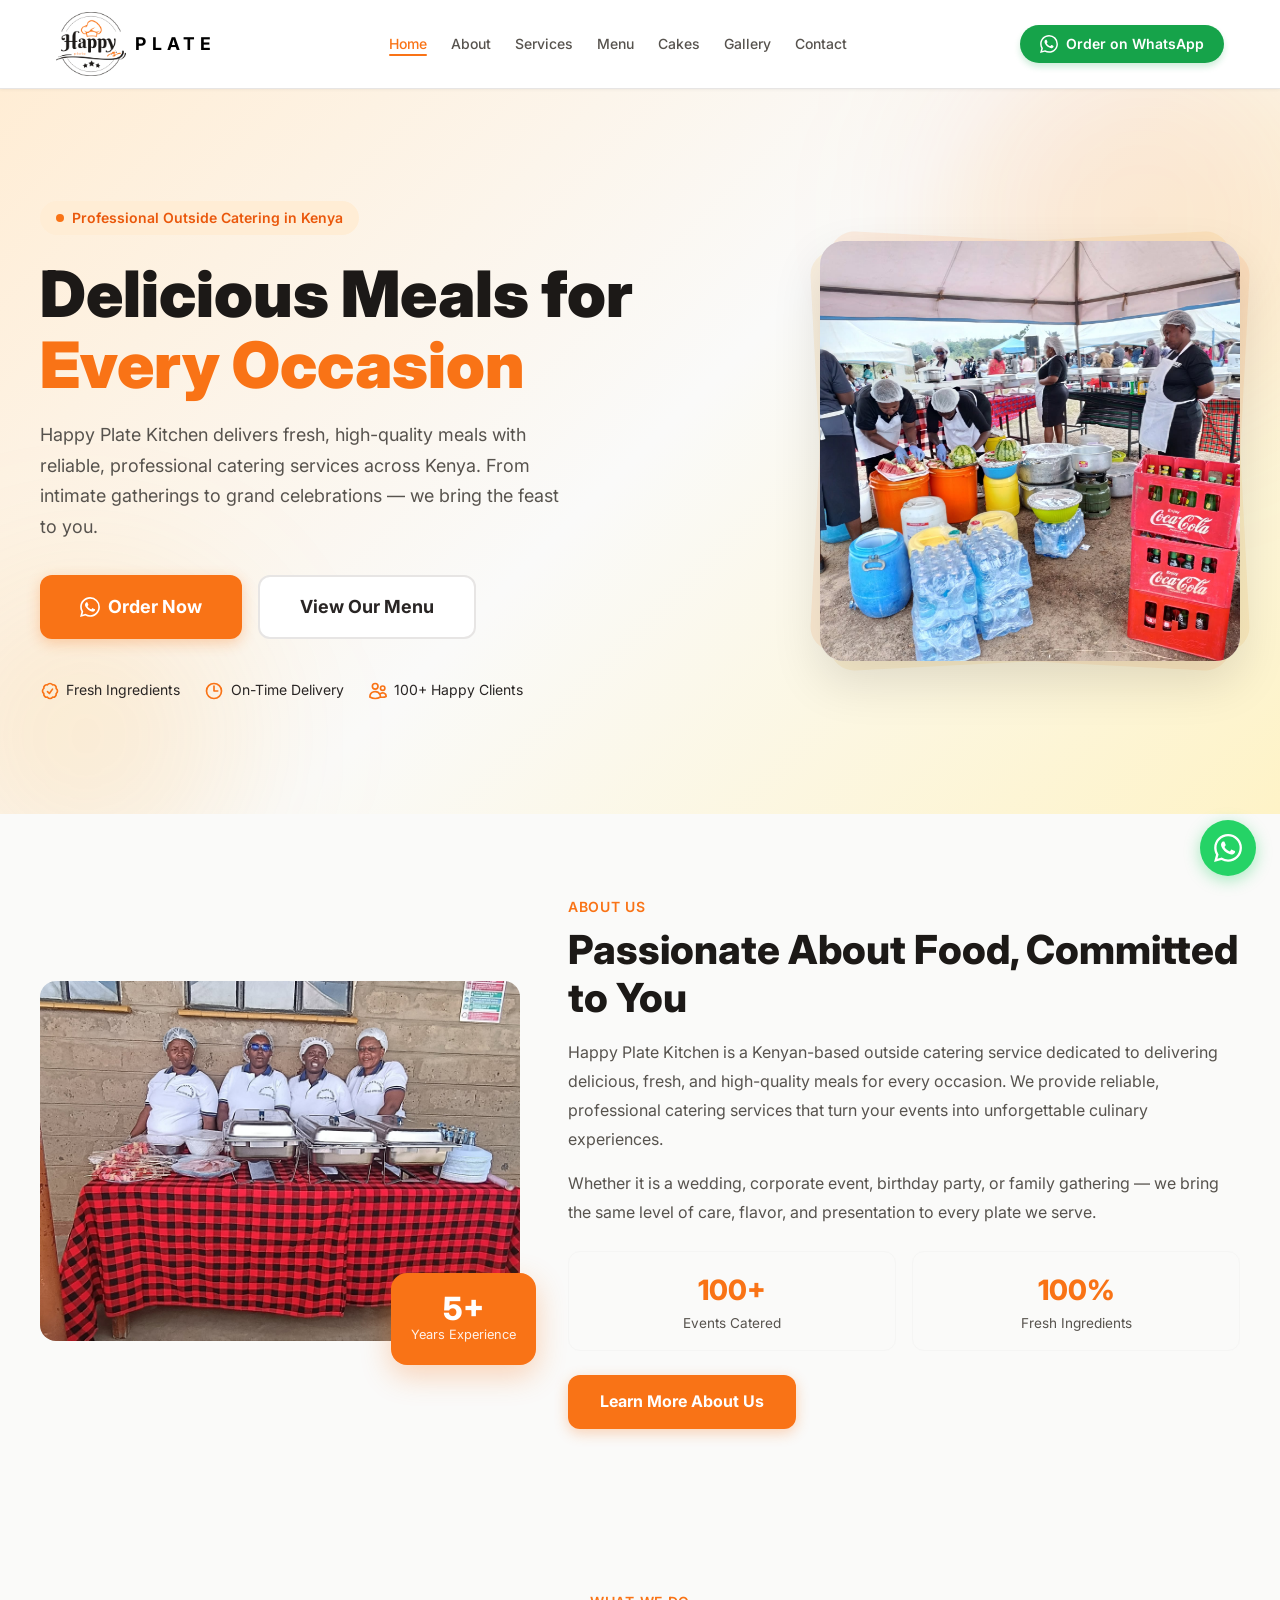
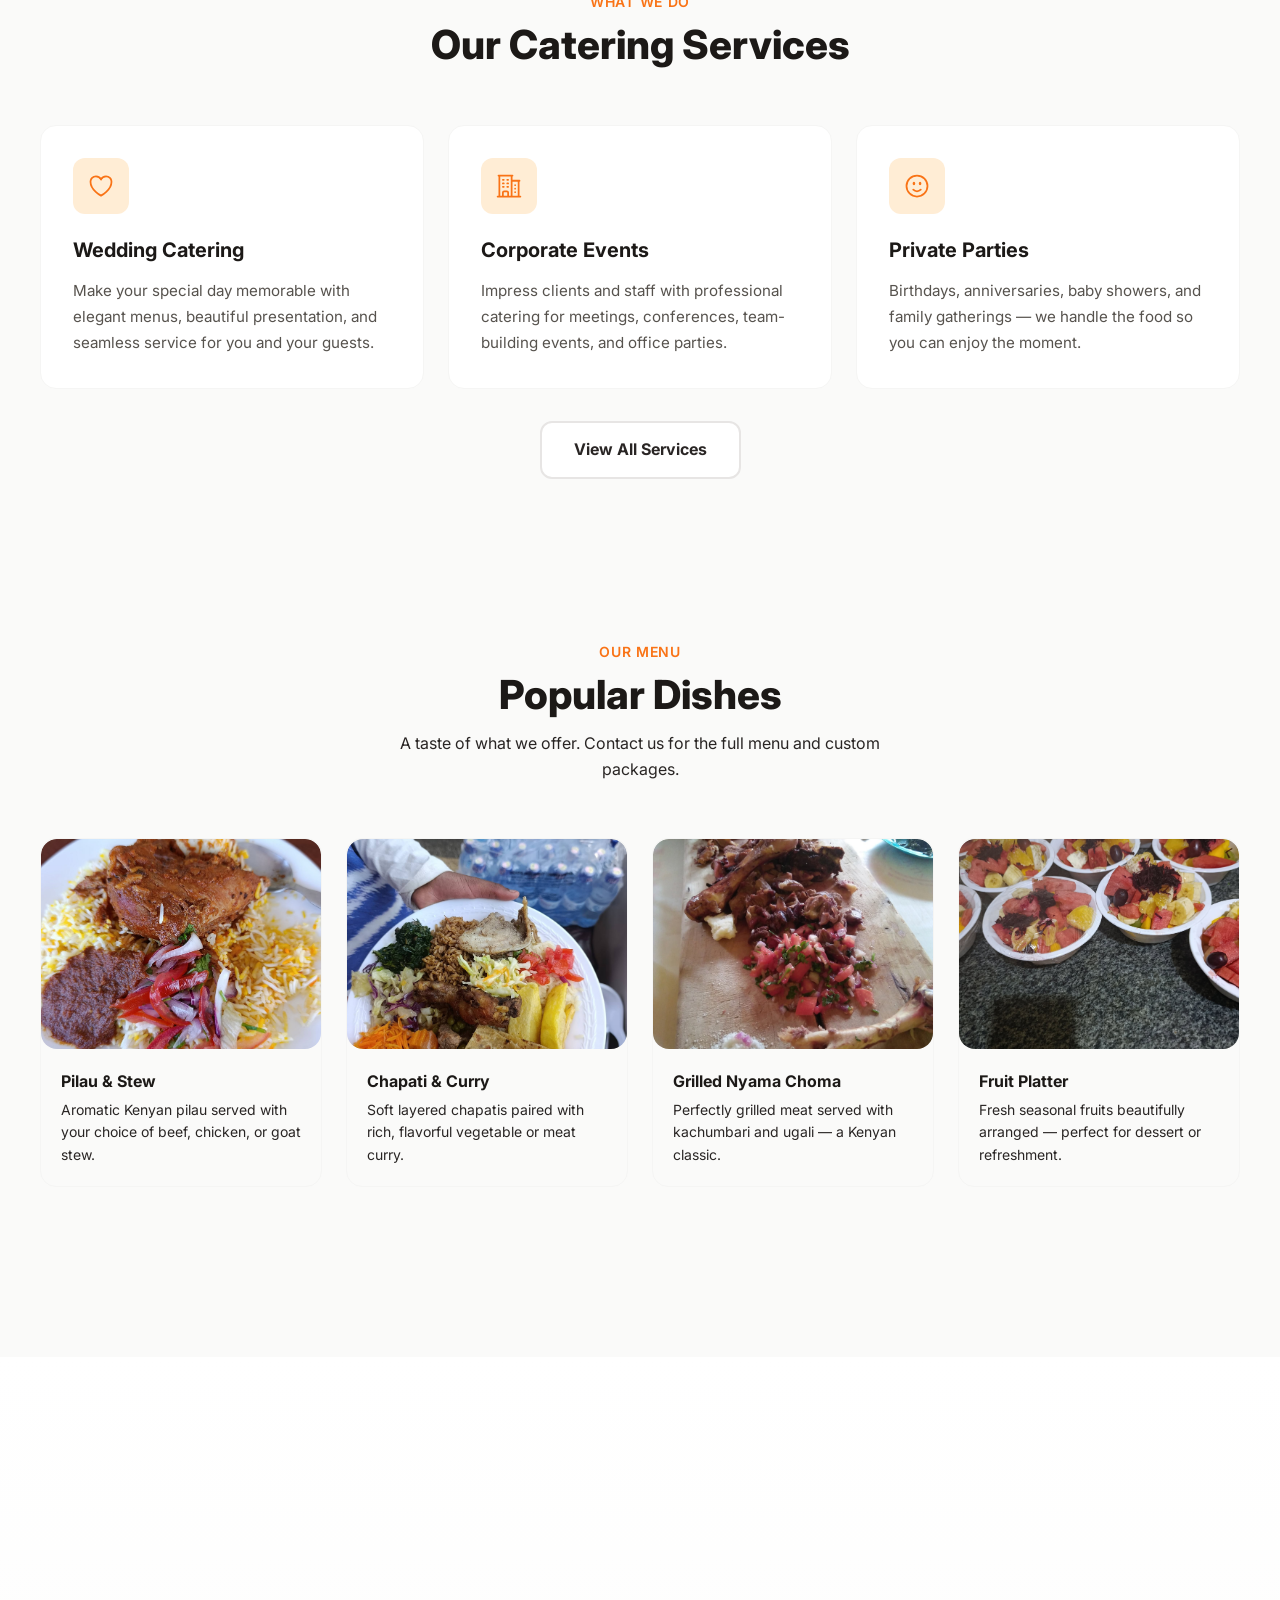
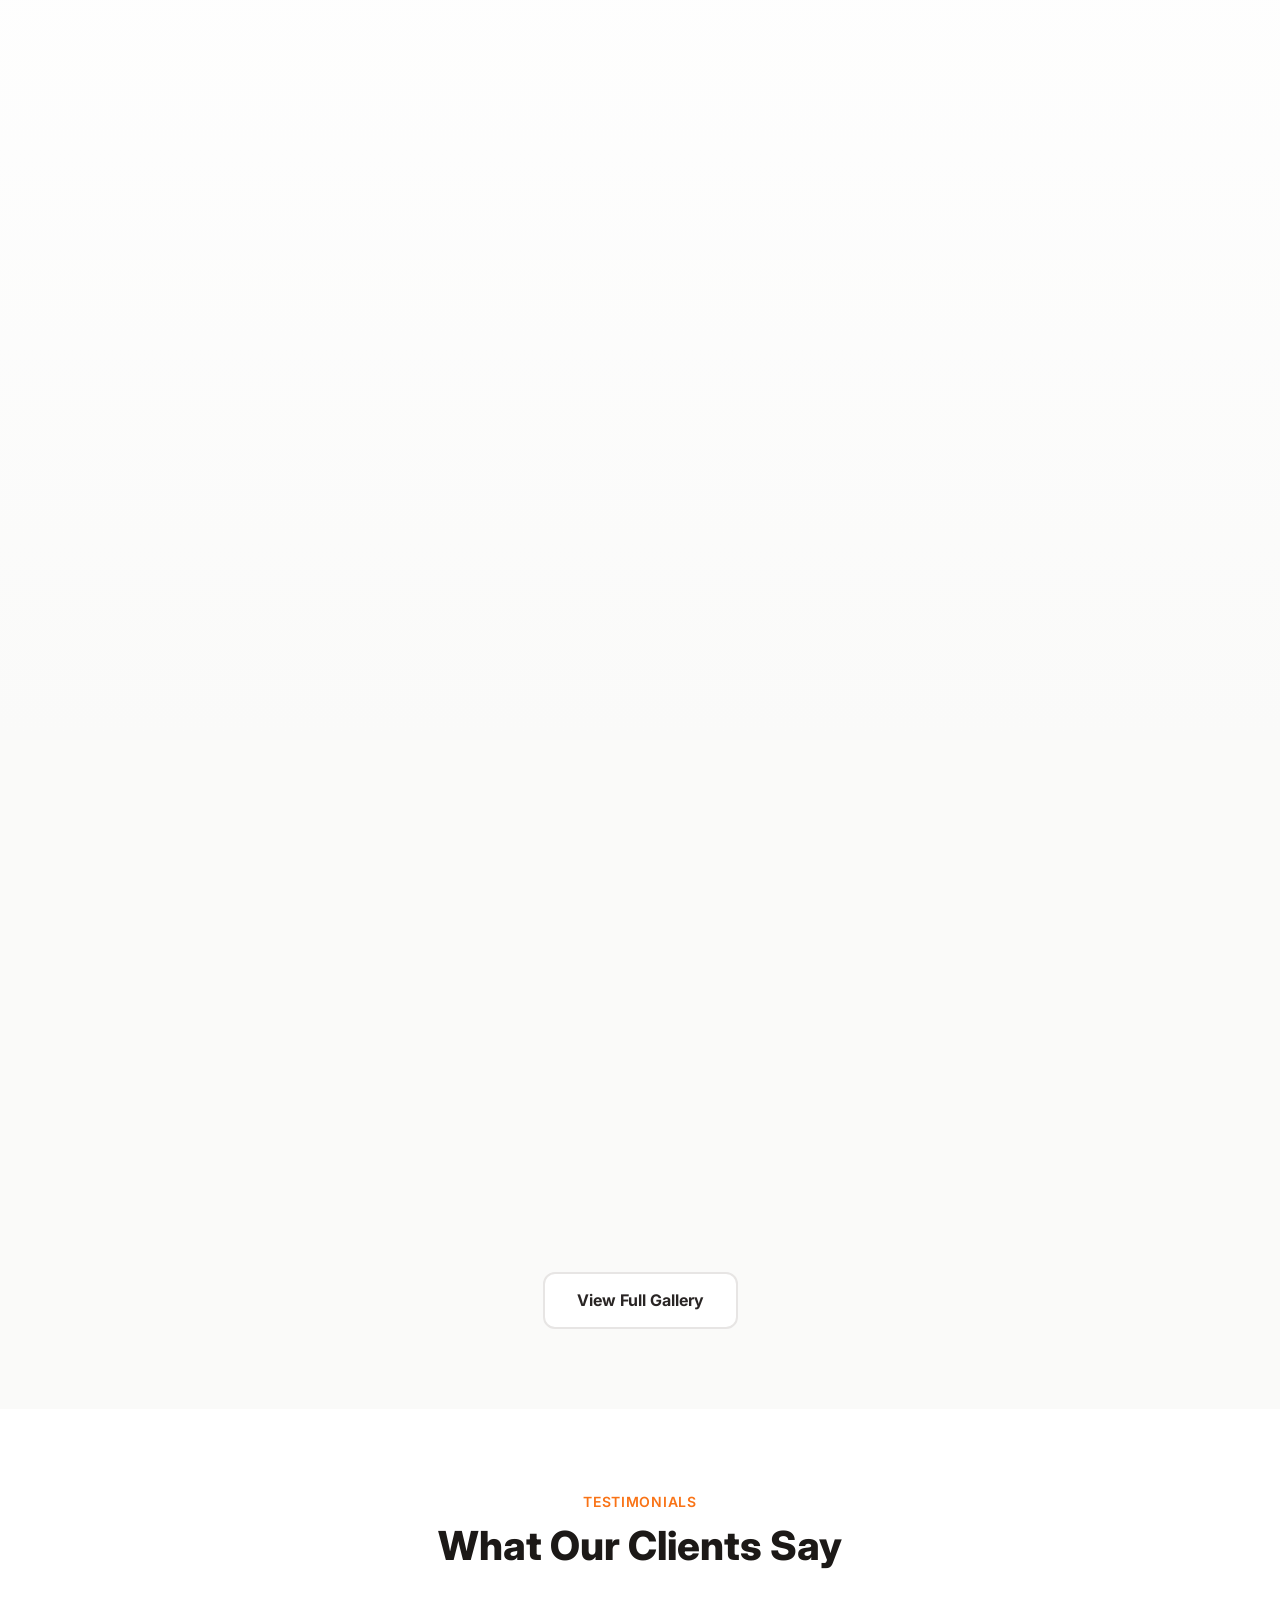
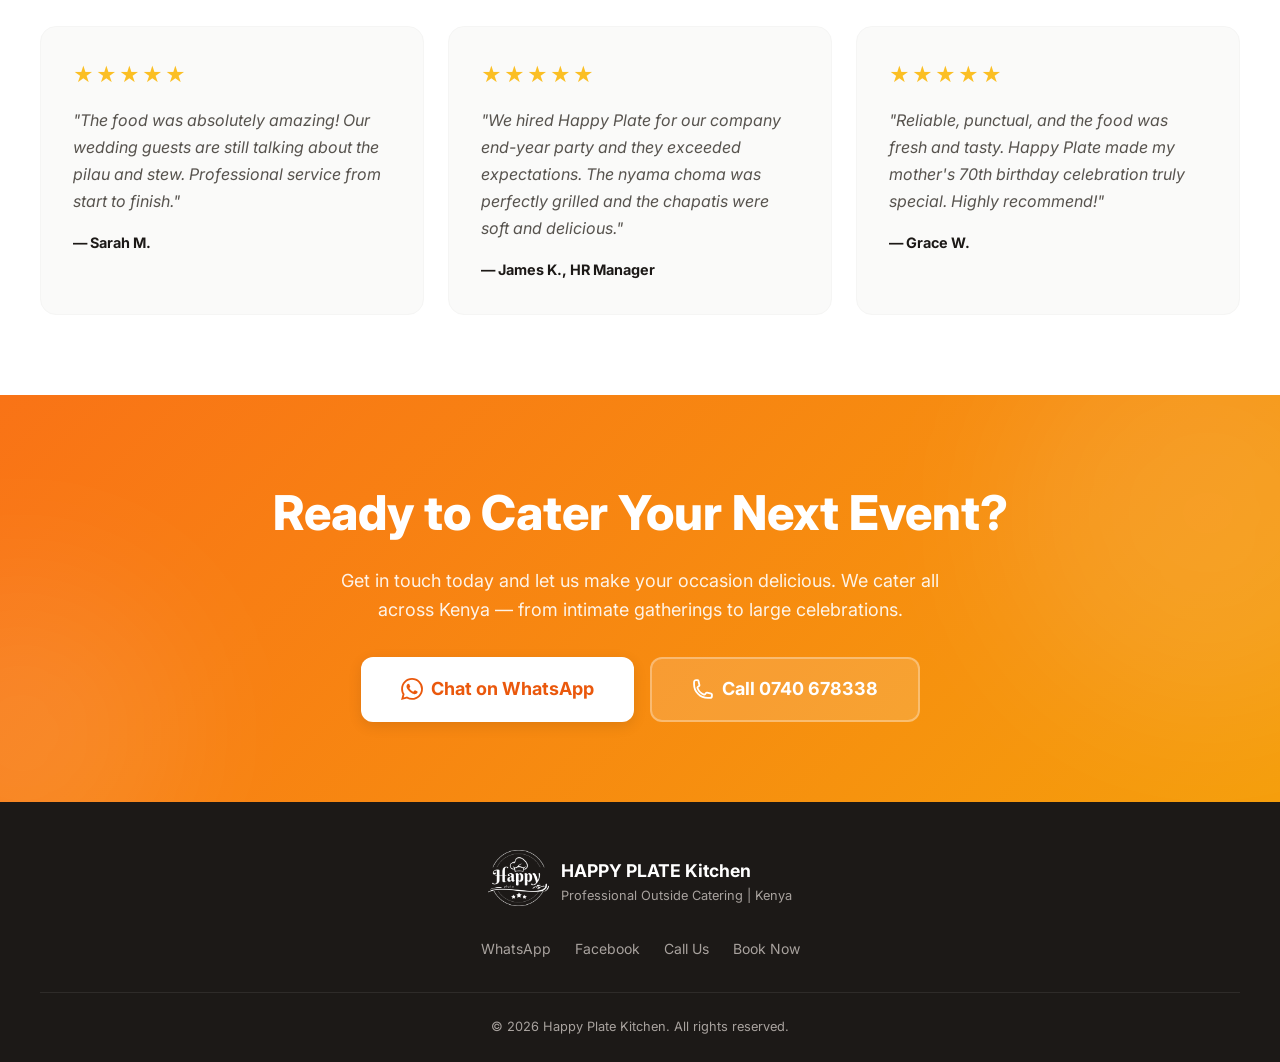
==== index.html @ 762b806f "Restore site and add gallery photos, sitemap, robots.txt" ====
<!DOCTYPE html>
<html lang="en">
<head>
<meta charset="UTF-8">
<meta name="viewport" content="width=device-width, initial-scale=1.0">
<title>Happy Plate Kitchen | Professional Outside Catering Kenya</title>
<meta name="description" content="Happy Plate Kitchen - Kenyan-based outside catering delivering delicious, fresh, high-quality meals for weddings, corporate events, parties & more.">
<link rel="stylesheet" href="style.css">
<link rel="preconnect" href="https://fonts.googleapis.com">
<link href="https://fonts.googleapis.com/css2?family=Inter:wght@300;400;500;600;700;800;900&display=swap" rel="stylesheet">
</head>
<body>

<div class="scroll-progress" id="scrollProgress"></div>

<nav class="navbar">
<div class="nav-container">
<a href="index.html" class="logo">
<img src="images/logo.png" alt="Happy Plate Kitchen logo" class="logo-img"><span class="logo-plate">PLATE</span>
</a>
<ul class="nav-links">
<li><a href="index.html" class="active">Home</a></li>
<li><a href="about.html">About</a></li>
<li><a href="services.html">Services</a></li>
<li><a href="menu.html">Menu</a></li>
<li><a href="cakes.html">Cakes</a></li>
<li><a href="gallery.html">Gallery</a></li>
<li><a href="contact.html">Contact</a></li>
</ul>
<a href="https://wa.me/254740678338" target="_blank" class="btn-whatsapp">
<svg width="18" height="18" fill="currentColor" viewBox="0 0 24 24"><path d="M17.472 14.382c-.297-.149-1.758-.867-2.03-.967-.273-.099-.471-.148-.67.15-.197.297-.767.966-.94 1.164-.173.199-.347.223-.644.075-.297-.15-1.255-.463-2.39-1.475-.883-.788-1.48-1.761-1.653-2.059-.173-.297-.018-.458.13-.606.134-.133.298-.347.446-.52.149-.174.198-.298.298-.497.099-.198.05-.371-.025-.52-.075-.149-.669-1.612-.916-2.207-.242-.579-.487-.5-.669-.51-.173-.008-.371-.01-.57-.01-.198 0-.52.074-.792.372-.272.297-1.04 1.016-1.04 2.479 0 1.462 1.065 2.875 1.213 3.074.149.198 2.096 3.2 5.077 4.487.709.306 1.262.489 1.694.625.712.227 1.36.195 1.871.118.571-.085 1.758-.719 2.006-1.413.248-.694.248-1.289.173-1.413-.074-.124-.272-.198-.57-.347m-5.421 7.403h-.004a9.87 9.87 0 01-5.031-1.378l-.361-.214-3.741.982.998-3.648-.235-.374a9.86 9.86 0 01-1.51-5.26c.001-5.45 4.436-9.884 9.888-9.884 2.64 0 5.122 1.03 6.988 2.898a9.825 9.825 0 012.893 6.994c-.003 5.45-4.437 9.884-9.885 9.884m8.413-18.297A11.815 11.815 0 0012.05 0C5.495 0 .16 5.335.157 11.892c0 2.096.547 4.142 1.588 5.945L.057 24l6.305-1.654a11.882 11.882 0 005.683 1.448h.005c6.554 0 11.89-5.335 11.893-11.893a11.821 11.821 0 00-3.48-8.413z"/></svg>
Order on WhatsApp
</a>
<button class="mobile-menu-btn" onclick="toggleMenu()">
<span></span><span></span><span></span>
</button>
</div>
<div class="mobile-nav" id="mobileNav">
<a href="index.html" class="active">Home</a>
<a href="about.html">About</a>
<a href="services.html">Services</a>
<a href="menu.html">Menu</a>
<a href="cakes.html">Cakes</a>
<a href="gallery.html">Gallery</a>
<a href="contact.html">Contact</a>
</div>
</nav>

<section class="hero" id="home">
<div class="hero-bg"></div>
<div class="hero-blob-1"></div>
<div class="hero-blob-2"></div>
<div class="hero-container" data-aos="fade-up">
<div class="hero-content">
<div class="hero-badge">
<span class="hero-badge-dot"></span>
Professional Outside Catering in Kenya
</div>
<h1 class="hero-title">Delicious Meals for <span>Every Occasion</span></h1>
<p class="hero-text">Happy Plate Kitchen delivers fresh, high-quality meals with reliable, professional catering services across Kenya. From intimate gatherings to grand celebrations — we bring the feast to you.</p>
<div class="hero-buttons">
<a href="https://wa.me/254740678338" target="_blank" class="btn btn-primary btn-lg">
<svg width="20" height="20" fill="currentColor" viewBox="0 0 24 24"><path d="M17.472 14.382c-.297-.149-1.758-.867-2.03-.967-.273-.099-.471-.148-.67.15-.197.297-.767.966-.94 1.164-.173.199-.347.223-.644.075-.297-.15-1.255-.463-2.39-1.475-.883-.788-1.48-1.761-1.653-2.059-.173-.297-.018-.458.13-.606.134-.133.298-.347.446-.52.149-.174.198-.298.298-.497.099-.198.05-.371-.025-.52-.075-.149-.669-1.612-.916-2.207-.242-.579-.487-.5-.669-.51-.173-.008-.371-.01-.57-.01-.198 0-.52.074-.792.372-.272.297-1.04 1.016-1.04 2.479 0 1.462 1.065 2.875 1.213 3.074.149.198 2.096 3.2 5.077 4.487.709.306 1.262.489 1.694.625.712.227 1.36.195 1.871.118.571-.085 1.758-.719 2.006-1.413.248-.694.248-1.289.173-1.413-.074-.124-.272-.198-.57-.347m-5.421 7.403h-.004a9.87 9.87 0 01-5.031-1.378l-.361-.214-3.741.982.998-3.648-.235-.374a9.86 9.86 0 01-1.51-5.26c.001-5.45 4.436-9.884 9.888-9.884 2.64 0 5.122 1.03 6.988 2.898a9.825 9.825 0 012.893 6.994c-.003 5.45-4.437 9.884-9.885 9.884m8.413-18.297A11.815 11.815 0 0012.05 0C5.495 0 .16 5.335.157 11.892c0 2.096.547 4.142 1.588 5.945L.057 24l6.305-1.654a11.882 11.882 0 005.683 1.448h.005c6.554 0 11.89-5.335 11.893-11.893a11.821 11.821 0 00-3.48-8.413z"/></svg>
Order Now
</a>
<a href="menu.html" class="btn btn-outline btn-lg">View Our Menu</a>
</div>
<div class="hero-features">
<span><svg fill="none" stroke="currentColor" stroke-width="2" viewBox="0 0 24 24"><path stroke-linecap="round" stroke-linejoin="round" d="M9 12.75L11.25 15 15 9.75M21 12c0 1.268-.63 2.39-1.593 3.068a3.745 3.745 0 01-1.043 3.296 3.745 3.745 0 01-3.296 1.043A3.745 3.745 0 0112 21c-1.268 0-2.39-.63-3.068-1.593a3.746 3.746 0 01-3.296-1.043 3.745 3.745 0 01-1.043-3.296A3.745 3.745 0 013 12c0-1.268.63-2.39 1.593-3.068a3.745 3.745 0 011.043-3.296 3.746 3.746 0 013.296-1.043A3.746 3.746 0 0112 3c1.268 0 2.39.63 3.068 1.593a3.746 3.746 0 013.296 1.043 3.746 3.746 0 011.043 3.296A3.745 3.745 0 0121 12z"/></svg>Fresh Ingredients</span>
<span><svg fill="none" stroke="currentColor" stroke-width="2" viewBox="0 0 24 24"><path stroke-linecap="round" stroke-linejoin="round" d="M12 6v6h4.5m4.5 0a9 9 0 11-18 0 9 9 0 0118 0z"/></svg>On-Time Delivery</span>
<span><svg fill="none" stroke="currentColor" stroke-width="2" viewBox="0 0 24 24"><path stroke-linecap="round" stroke-linejoin="round" d="M15 19.128a9.38 9.38 0 002.625.372 9.337 9.337 0 004.121-.952 4.125 4.125 0 00-7.533-2.493M15 19.128v-.003c0-1.113-.285-2.16-.786-3.07M15 19.128v.106A12.318 12.318 0 018.624 21c-2.331 0-4.512-.645-6.374-1.766l-.001-.109a6.375 6.375 0 0111.964-3.07M12 6.375a3.375 3.375 0 11-6.75 0 3.375 3.375 0 016.75 0zm8.25 2.25a2.625 2.625 0 11-5.25 0 2.625 2.625 0 015.25 0z"/></svg>100+ Happy Clients</span>
</div>
</div>
<div class="hero-image-wrap" data-aos="fade-left" data-aos-delay="200">
<div class="hero-image-deco-1"></div>
<div class="hero-image-deco-2"></div>
<div class="hero-image">
<img src="images/Galley.jpg" alt="A delicious spread from Happy Plate Kitchen">
</div>
</div>
</div>
</section>

<section class="section" id="about">
<div class="container">
<div class="about-grid">
<div class="about-image-wrap" data-aos="fade-right">
<div class="img-placeholder about-image">
<img src="images/Best_work_photos.jpg" alt="The Happy Plate Kitchen catering team" object-fit="cover" >
</div>

<div class="about-badge">
<div class="about-badge-number">5+</div>
<div class="about-badge-text">Years Experience</div>
</div>
</div>
<div class="about-content" data-aos="fade-left">
<p class="section-label">About Us</p>
<h2 class="section-title" style="text-align:left;margin-bottom:1rem;">Passionate About Food, Committed to You</h2>
<p class="about-text">Happy Plate Kitchen is a Kenyan-based outside catering service dedicated to delivering delicious, fresh, and high-quality meals for every occasion. We provide reliable, professional catering services that turn your events into unforgettable culinary experiences.</p>
<p class="about-text">Whether it is a wedding, corporate event, birthday party, or family gathering — we bring the same level of care, flavor, and presentation to every plate we serve.</p>
<div class="about-stats">
<div class="stat-box" data-aos="zoom-in" data-aos-delay="100">
<div class="stat-number">100+</div>
<div class="stat-label">Events Catered</div>
</div>
<div class="stat-box" data-aos="zoom-in" data-aos-delay="200">
<div class="stat-number">100%</div>
<div class="stat-label">Fresh Ingredients</div>
</div>
</div>
<a href="about.html" class="btn btn-primary mt-6">Learn More About Us</a>
</div>
</div>
</div>
</section>

<section class="section services-section" id="services">
<div class="container">
<div class="section-header" data-aos="fade-up">
<p class="section-label">What We Do</p>
<h2 class="section-title">Our Catering Services</h2>
</div>
<div class="grid-3">
<div class="card" data-aos="fade-up" data-aos-delay="100">
<div class="card-icon"><svg fill="none" stroke="currentColor" stroke-width="1.5" viewBox="0 0 24 24"><path stroke-linecap="round" stroke-linejoin="round" d="M21 8.25c0-2.485-2.099-4.5-4.688-4.5-1.935 0-3.597 1.126-4.312 2.733-.715-1.607-2.377-2.733-4.313-2.733C5.1 3.75 3 5.765 3 8.25c0 7.22 9 12 9 12s9-4.78 9-12z"/></svg></div>
<h3 class="card-title">Wedding Catering</h3>
<p class="card-text">Make your special day memorable with elegant menus, beautiful presentation, and seamless service for you and your guests.</p>
</div>
<div class="card" data-aos="fade-up" data-aos-delay="200">
<div class="card-icon"><svg fill="none" stroke="currentColor" stroke-width="1.5" viewBox="0 0 24 24"><path stroke-linecap="round" stroke-linejoin="round" d="M2.25 21h19.5m-18-18v18m10.5-18v18m6-13.5V21M6.75 6.75h.75m-.75 3h.75m-.75 3h.75m3-6h.75m-.75 3h.75m-.75 3h.75M6.75 21v-3.375c0-.621.504-1.125 1.125-1.125h2.25c.621 0 1.125.504 1.125 1.125V21M3 3h12m-.75 4.5H21m-3.75 3.75h.008v.008h-.008v-.008zm0 3h.008v.008h-.008v-.008zm0 3h.008v.008h-.008v-.008z"/></svg></div>
<h3 class="card-title">Corporate Events</h3>
<p class="card-text">Impress clients and staff with professional catering for meetings, conferences, team-building events, and office parties.</p>
</div>
<div class="card" data-aos="fade-up" data-aos-delay="300">
<div class="card-icon"><svg fill="none" stroke="currentColor" stroke-width="1.5" viewBox="0 0 24 24"><path stroke-linecap="round" stroke-linejoin="round" d="M15.182 15.182a4.5 4.5 0 01-6.364 0M21 12a9 9 0 11-18 0 9 9 0 0118 0zM9.75 9.75c0 .414-.168.75-.375.75S9 10.164 9 9.75 9.168 9 9.375 9s.375.336.375.75zm-.375 0h.008v.015h-.008V9.75zm5.625 0c0 .414-.168.75-.375.75s-.375-.336-.375-.75.168-.75.375-.75.375.336.375.75zm-.375 0h.008v.008h-.008V9.75z"/></svg></div>
<h3 class="card-title">Private Parties</h3>
<p class="card-text">Birthdays, anniversaries, baby showers, and family gatherings — we handle the food so you can enjoy the moment.</p>
</div>
</div>
<div class="text-center mt-8" data-aos="fade-up">
<a href="services.html" class="btn btn-outline">View All Services</a>
</div>
</div>
</section>

<section class="section" id="menu">
<div class="container">
<div class="section-header" data-aos="fade-up">
<p class="section-label">Our Menu</p>
<h2 class="section-title">Popular Dishes</h2>
<p class="section-subtitle">A taste of what we offer. Contact us for the full menu and custom packages.</p>
</div>
<div style="display:grid;grid-template-columns:repeat(auto-fit,minmax(250px,1fr));gap:1.5rem;">
<div class="menu-card" data-aos="fade-up" data-aos-delay="100">
<div class="menu-card-img img-placeholder"><img src="images/Curry.jpg" alt="Pilau and stew"></div>
<div class="menu-card-body"><h4 class="menu-card-title">Pilau & Stew</h4><p class="menu-card-desc">Aromatic Kenyan pilau served with your choice of beef, chicken, or goat stew.</p></div>
</div>
<div class="menu-card" data-aos="fade-up" data-aos-delay="200">
<div class="menu-card-img img-placeholder"><img src="images/Mixed_food_on_a_plate.jpg" alt="Chapati and curry"></div>
<div class="menu-card-body"><h4 class="menu-card-title">Chapati & Curry</h4><p class="menu-card-desc">Soft layered chapatis paired with rich, flavorful vegetable or meat curry.</p></div>
</div>
<div class="menu-card" data-aos="fade-up" data-aos-delay="300">
<div class="menu-card-img img-placeholder"><img src="images/Choma.jpg" alt="Grilled nyama choma"></div>
<div class="menu-card-body"><h4 class="menu-card-title">Grilled Nyama Choma</h4><p class="menu-card-desc">Perfectly grilled meat served with kachumbari and ugali — a Kenyan classic.</p></div>
</div>
<div class="menu-card" data-aos="fade-up" data-aos-delay="400">
<div class="menu-card-img img-placeholder"><img src="images/Fruits_mixture.jpg" alt="Fresh fruit platter"></div>
<div class="menu-card-body"><h4 class="menu-card-title">Fruit Platter</h4><p class="menu-card-desc">Fresh seasonal fruits beautifully arranged — perfect for dessert or refreshment.</p></div>
</div>
</div>
<div class="text-center mt-8" data-aos="fade-up">
<a href="menu.html" class="btn btn-outline">View Full Menu</a>
</div>
</div>
</section>

<section class="section cakes-section" id="cakes">
<div class="container">
<div class="section-header" data-aos="fade-up">
<p class="section-label">Sweet Treats</p>
<h2 class="section-title">Cakes & Bakery</h2>
<p class="section-subtitle">Custom cakes, cupcakes, and baked goods for birthdays, weddings, and all celebrations.</p>
</div>
<div style="display:grid;grid-template-columns:repeat(auto-fit,minmax(280px,1fr));gap:1.5rem;">
<div class="cake-card" data-aos="fade-up" data-aos-delay="100">
<div class="cake-card-img"><img src="images/Weddingcake.jpg" alt="Wedding cake"></div>
<div class="cake-card-body"><span class="cake-tag">Best Seller</span><h4 class="cake-card-title">Wedding Cakes</h4><p class="cake-card-desc">Elegant multi-tiered cakes customized to match your wedding theme and colors.</p></div>
</div>
<div class="cake-card" data-aos="fade-up" data-aos-delay="200">
<div class="cake-card-img"><img src="images/birthday_cake.jfif" alt="Birthday cake"></div>
<div class="cake-card-body"><span class="cake-tag">Popular</span><h4 class="cake-card-title">Birthday Cakes</h4><p class="cake-card-desc">Fun, creative designs for kids and adults. Any theme, any flavor.</p></div>
</div>
<div class="cake-card" data-aos="fade-up" data-aos-delay="300">
<div class="cake-card-img"><img src="images/illustration_decorated_cupcakes.svg" alt="Decorated cupcakes and pastries (illustration placeholder)"></div>
<div class="cake-card-body"><span class="cake-tag">New</span><h4 class="cake-card-title">Cupcakes & Pastries</h4><p class="cake-card-desc">Bite-sized delights perfect for parties, corporate events, and gifts.</p></div>
</div>
</div>
<div class="text-center mt-8" data-aos="fade-up">
<a href="cakes.html" class="btn btn-primary">View Cake Catalog</a>
</div>
</div>
</section>

<section class="section gallery-section" id="gallery">
<div class="container">
<div class="section-header" data-aos="fade-up">
<p class="section-label">Gallery</p>
<h2 class="section-title">Our Work</h2>
</div>
<div style="display:grid;grid-template-columns:repeat(auto-fit,minmax(200px,1fr));gap:1rem;">
<div class="gallery-item" data-aos="zoom-in" data-aos-delay="100"><img src="images/Galley_2.jpg" alt="Event catering photo"></div>
<div class="gallery-item" data-aos="zoom-in" data-aos-delay="150"><img src="images/Common_food.jpg" alt="Food from our kitchen"></div>
<div class="gallery-item" data-aos="zoom-in" data-aos-delay="200"><img src="images/Workers1.jpg" alt="Buffet setup"></div>
<div class="gallery-item" data-aos="zoom-in" data-aos-delay="250"><img src="images/Weddingcake.jpg" alt="Custom cake"></div>
</div>
<div class="text-center mt-8" data-aos="fade-up">
<a href="gallery.html" class="btn btn-outline">View Full Gallery</a>
</div>
</div>
</section>

<section class="section" style="background:white;">
<div class="container">
<div class="section-header" data-aos="fade-up">
<p class="section-label">Testimonials</p>
<h2 class="section-title">What Our Clients Say</h2>
</div>
<div class="grid-3">
<div class="testimonial-card" data-aos="fade-up" data-aos-delay="100">
<div class="stars">&#9733;&#9733;&#9733;&#9733;&#9733;</div>
<p class="testimonial-text">"The food was absolutely amazing! Our wedding guests are still talking about the pilau and stew. Professional service from start to finish."</p>
<p class="testimonial-author">— Sarah M.</p>
</div>
<div class="testimonial-card" data-aos="fade-up" data-aos-delay="200">
<div class="stars">&#9733;&#9733;&#9733;&#9733;&#9733;</div>
<p class="testimonial-text">"We hired Happy Plate for our company end-year party and they exceeded expectations. The nyama choma was perfectly grilled and the chapatis were soft and delicious."</p>
<p class="testimonial-author">— James K., HR Manager</p>
</div>
<div class="testimonial-card" data-aos="fade-up" data-aos-delay="300">
<div class="stars">&#9733;&#9733;&#9733;&#9733;&#9733;</div>
<p class="testimonial-text">"Reliable, punctual, and the food was fresh and tasty. Happy Plate made my mother's 70th birthday celebration truly special. Highly recommend!"</p>
<p class="testimonial-author">— Grace W.</p>
</div>
</div>
</div>
</section>

<section class="cta-section" id="contact">
<div class="cta-blob-1"></div>
<div class="cta-blob-2"></div>
<div data-aos="zoom-in">
<h2 class="cta-title">Ready to Cater Your Next Event?</h2>
<p class="cta-text">Get in touch today and let us make your occasion delicious. We cater all across Kenya — from intimate gatherings to large celebrations.</p>
<div class="cta-buttons">
<a href="https://wa.me/254740678338" target="_blank" class="btn btn-white btn-lg">
<svg width="22" height="22" fill="currentColor" viewBox="0 0 24 24"><path d="M17.472 14.382c-.297-.149-1.758-.867-2.03-.967-.273-.099-.471-.148-.67.15-.197.297-.767.966-.94 1.164-.173.199-.347.223-.644.075-.297-.15-1.255-.463-2.39-1.475-.883-.788-1.48-1.761-1.653-2.059-.173-.297-.018-.458.13-.606.134-.133.298-.347.446-.52.149-.174.198-.298.298-.497.099-.198.05-.371-.025-.52-.075-.149-.669-1.612-.916-2.207-.242-.579-.487-.5-.669-.51-.173-.008-.371-.01-.57-.01-.198 0-.52.074-.792.372-.272.297-1.04 1.016-1.04 2.479 0 1.462 1.065 2.875 1.213 3.074.149.198 2.096 3.2 5.077 4.487.709.306 1.262.489 1.694.625.712.227 1.36.195 1.871.118.571-.085 1.758-.719 2.006-1.413.248-.694.248-1.289.173-1.413-.074-.124-.272-.198-.57-.347m-5.421 7.403h-.004a9.87 9.87 0 01-5.031-1.378l-.361-.214-3.741.982.998-3.648-.235-.374a9.86 9.86 0 01-1.51-5.26c.001-5.45 4.436-9.884 9.888-9.884 2.64 0 5.122 1.03 6.988 2.898a9.825 9.825 0 012.893 6.994c-.003 5.45-4.437 9.884-9.885 9.884m8.413-18.297A11.815 11.815 0 0012.05 0C5.495 0 .16 5.335.157 11.892c0 2.096.547 4.142 1.588 5.945L.057 24l6.305-1.654a11.882 11.882 0 005.683 1.448h.005c6.554 0 11.89-5.335 11.893-11.893a11.821 11.821 0 00-3.48-8.413z"/></svg>
Chat on WhatsApp
</a>
<a href="tel:0740678338" class="btn btn-lg" style="background:rgba(255,255,255,0.15);color:white;border:2px solid rgba(255,255,255,0.3);">
<svg width="22" height="22" fill="none" stroke="currentColor" stroke-width="2" viewBox="0 0 24 24"><path stroke-linecap="round" stroke-linejoin="round" d="M2.25 6.75c0 8.284 6.716 15 15 15h2.25a2.25 2.25 0 002.25-2.25v-1.372c0-.516-.351-.966-.852-1.091l-4.423-1.106c-.44-.11-.902.055-1.173.417l-.97 1.293c-.282.376-.769.542-1.21.38a12.035 12.035 0 01-7.143-7.143c-.162-.441.004-.928.38-1.21l1.293-.97c.363-.271.527-.734.417-1.173L6.963 3.102a1.125 1.125 0 00-1.091-.852H4.5A2.25 2.25 0 002.25 4.5v2.25z"/></svg>
Call 0740 678338
</a>
</div>
</div>
</section>

<footer class="footer">
<div class="footer-container">
<div class="footer-top">
<div class="footer-brand">
<img src="images/logo-white.png" alt="Happy Plate Kitchen logo" class="footer-brand-img">
<div>
<div class="footer-brand-text">HAPPY PLATE Kitchen</div>
<div class="footer-brand-sub">Professional Outside Catering | Kenya</div>
</div>
</div>
<div class="footer-links">
<a href="https://wa.me/254740678338" target="_blank">WhatsApp</a>
<a href="https://www.facebook.com/profile.php?id=61580439757400" target="_blank">Facebook</a>
<a href="tel:0740678338">Call Us</a>
<a href="contact.html">Book Now</a>
</div>
</div>
<div class="footer-bottom">
<p>&copy; 2026 Happy Plate Kitchen. All rights reserved.</p>
</div>
</div>
</footer>

<a href="https://wa.me/254740678338" target="_blank" class="fab-whatsapp" aria-label="Chat on WhatsApp">
<svg width="28" height="28" fill="currentColor" viewBox="0 0 24 24"><path d="M17.472 14.382c-.297-.149-1.758-.867-2.03-.967-.273-.099-.471-.148-.67.15-.197.297-.767.966-.94 1.164-.173.199-.347.223-.644.075-.297-.15-1.255-.463-2.39-1.475-.883-.788-1.48-1.761-1.653-2.059-.173-.297-.018-.458.13-.606.134-.133.298-.347.446-.52.149-.174.198-.298.298-.497.099-.198.05-.371-.025-.52-.075-.149-.669-1.612-.916-2.207-.242-.579-.487-.5-.669-.51-.173-.008-.371-.01-.57-.01-.198 0-.52.074-.792.372-.272.297-1.04 1.016-1.04 2.479 0 1.462 1.065 2.875 1.213 3.074.149.198 2.096 3.2 5.077 4.487.709.306 1.262.489 1.694.625.712.227 1.36.195 1.871.118.571-.085 1.758-.719 2.006-1.413.248-.694.248-1.289.173-1.413-.074-.124-.272-.198-.57-.347m-5.421 7.403h-.004a9.87 9.87 0 01-5.031-1.378l-.361-.214-3.741.982.998-3.648-.235-.374a9.86 9.86 0 01-1.51-5.26c.001-5.45 4.436-9.884 9.888-9.884 2.64 0 5.122 1.03 6.988 2.898a9.825 9.825 0 012.893 6.994c-.003 5.45-4.437 9.884-9.885 9.884m8.413-18.297A11.815 11.815 0 0012.05 0C5.495 0 .16 5.335.157 11.892c0 2.096.547 4.142 1.588 5.945L.057 24l6.305-1.654a11.882 11.882 0 005.683 1.448h.005c6.554 0 11.89-5.335 11.893-11.893a11.821 11.821 0 00-3.48-8.413z"/></svg>
</a>

<script>
function toggleMenu() { document.getElementById('mobileNav').classList.toggle('open'); }
window.addEventListener('scroll', function() {
    var st = document.documentElement.scrollTop || document.body.scrollTop;
    var sh = document.documentElement.scrollHeight - document.documentElement.clientHeight;
    document.getElementById('scrollProgress').style.width = (st/sh*100) + '%';
});
var observer = new IntersectionObserver(function(entries) {
    entries.forEach(function(entry) { if(entry.isIntersecting) entry.target.classList.add('aos-animate'); });
}, { threshold: 0.1 });
document.querySelectorAll('[data-aos]').forEach(function(el) { observer.observe(el); });
</script>

</body>
</html>
---- style.css ----
/* ============================================
   HAPPY PLATE KITCHEN - Shared Styles
   ============================================ */

:root {
    --orange-500: #f97316;
    --orange-600: #ea580c;
    --orange-100: #ffedd5;
    --amber-500: #f59e0b;
    --stone-50: #fafaf9;
    --stone-100: #f5f5f4;
    --stone-200: #e7e5e4;
    --stone-400: #a8a29e;
    --stone-600: #57534e;
    --stone-800: #292524;
    --stone-900: #1c1917;
    --green-600: #16a34a;
    --green-700: #15803d;
}

* { margin: 0; padding: 0; box-sizing: border-box; }

html { scroll-behavior: smooth; }

body {
    font-family: 'Inter', -apple-system, BlinkMacSystemFont, 'Segoe UI', Roboto, sans-serif;
    background: var(--stone-50);
    color: var(--stone-800);
    line-height: 1.6;
    overflow-x: hidden;
}

img { max-width: 100%; display: block; }

a { text-decoration: none; color: inherit; }

/* ============================================
   NAVIGATION
   ============================================ */

.navbar {
    position: sticky;
    top: 0;
    z-index: 1000;
    background: rgba(255,255,255,0.95);
    backdrop-filter: blur(12px);
    -webkit-backdrop-filter: blur(12px);
    border-bottom: 1px solid var(--stone-200);
    box-shadow: 0 1px 3px rgba(0,0,0,0.05);
}

.nav-container {
    max-width: 1200px;
    margin: 0 auto;
    padding: 0.75rem 1rem;
    display: flex;
    align-items: center;
    justify-content: space-between;
}

.logo {
    display: flex;
    align-items: center;
    gap: 0.75rem;
}

.logo-img { height: 64px; width: auto; display: block; }
.logo-icon {
    width: 40px; height: 40px;
    border-radius: 50%;
    background: var(--orange-500);
    display: flex; align-items: center; justify-content: center;
    color: white; font-weight: 800; font-size: 1.1rem;
}

.logo-text {
    font-size: 1.25rem;
    font-weight: 800;
    color: var(--stone-900);
    letter-spacing: -0.02em;
}

.logo-text span { color: var(--orange-500); }

.nav-links {
    display: none;
    align-items: center;
    gap: 1.5rem;
    list-style: none;
}

.nav-links a {
    font-size: 0.875rem;
    font-weight: 500;
    color: var(--stone-600);
    transition: color 0.2s;
    position: relative;
}

.nav-links a:hover,
.nav-links a.active {
    color: var(--orange-500);
}

.nav-links a.active::after {
    content: '';
    position: absolute;
    bottom: -4px;
    left: 0;
    width: 100%;
    height: 2px;
    background: var(--orange-500);
    border-radius: 2px;
}

.btn-whatsapp {
    display: none;
    align-items: center;
    gap: 0.5rem;
    background: var(--green-600);
    color: white;
    padding: 0.5rem 1.25rem;
    border-radius: 9999px;
    font-size: 0.875rem;
    font-weight: 600;
    transition: all 0.2s;
    box-shadow: 0 4px 6px rgba(22,163,74,0.2);
}

.btn-whatsapp:hover {
    background: var(--green-700);
    transform: translateY(-1px);
    box-shadow: 0 6px 12px rgba(22,163,74,0.3);
}

.mobile-menu-btn {
    display: flex;
    flex-direction: column;
    gap: 4px;
    background: none;
    border: none;
    cursor: pointer;
    padding: 4px;
}

.mobile-menu-btn span {
    display: block;
    width: 24px;
    height: 2px;
    background: var(--stone-800);
    border-radius: 2px;
    transition: all 0.3s;
}

.mobile-nav {
    display: none;
    position: absolute;
    top: 100%;
    left: 0;
    right: 0;
    background: white;
    border-bottom: 1px solid var(--stone-200);
    padding: 1rem;
    box-shadow: 0 4px 12px rgba(0,0,0,0.1);
}

.mobile-nav.open { display: block; }

.mobile-nav a {
    display: block;
    padding: 0.75rem 1rem;
    color: var(--stone-600);
    font-weight: 500;
    border-radius: 0.5rem;
    transition: all 0.2s;
}

.mobile-nav a:hover,
.mobile-nav a.active {
    background: var(--orange-100);
    color: var(--orange-600);
}

/* ============================================
   BUTTONS
   ============================================ */

.btn {
    display: inline-flex;
    align-items: center;
    justify-content: center;
    gap: 0.5rem;
    padding: 0.875rem 2rem;
    border-radius: 0.75rem;
    font-weight: 700;
    font-size: 1rem;
    transition: all 0.3s;
    border: none;
    cursor: pointer;
}

.btn-primary {
    background: var(--orange-500);
    color: white;
    box-shadow: 0 4px 14px rgba(249,115,22,0.3);
}

.btn-primary:hover {
    background: var(--orange-600);
    transform: translateY(-2px);
    box-shadow: 0 8px 20px rgba(249,115,22,0.35);
}

.btn-outline {
    background: white;
    color: var(--stone-800);
    border: 2px solid var(--stone-200);
}

.btn-outline:hover {
    border-color: var(--orange-500);
    color: var(--orange-500);
}

.btn-white {
    background: white;
    color: var(--orange-600);
    box-shadow: 0 4px 14px rgba(0,0,0,0.1);
}

.btn-white:hover {
    transform: translateY(-2px) scale(1.02);
    box-shadow: 0 8px 24px rgba(0,0,0,0.15);
}

.btn-lg { padding: 1rem 2.5rem; font-size: 1.125rem; }

/* ============================================
   SECTION UTILITIES
   ============================================ */

.section { padding: 5rem 1rem; }

.container {
    max-width: 1200px;
    margin: 0 auto;
}

.section-header {
    text-align: center;
    margin-bottom: 3.5rem;
}

.section-label {
    display: inline-block;
    color: var(--orange-500);
    font-size: 0.875rem;
    font-weight: 600;
    text-transform: uppercase;
    letter-spacing: 0.05em;
    margin-bottom: 0.5rem;
}

.section-title {
    font-size: 2.25rem;
    font-weight: 800;
    color: var(--stone-900);
    line-height: 1.2;
}

.section-subtitle {
    color: var(--stone-500);
    margin-top: 0.75rem;
    max-width: 500px;
    margin-left: auto;
    margin-right: auto;
}

/* ============================================
   CARDS
   ============================================ */

.card {
    background: white;
    border-radius: 1rem;
    padding: 2rem;
    border: 1px solid var(--stone-100);
    transition: all 0.3s;
}

.card:hover {
    box-shadow: 0 12px 32px rgba(0,0,0,0.08);
    transform: translateY(-4px);
}

.card-icon {
    width: 56px; height: 56px;
    border-radius: 0.75rem;
    background: var(--orange-100);
    display: flex; align-items: center; justify-content: center;
    margin-bottom: 1.25rem;
    transition: all 0.3s;
}

.card:hover .card-icon {
    background: var(--orange-500);
}

.card-icon svg {
    width: 28px; height: 28px;
    color: var(--orange-500);
    transition: color 0.3s;
}

.card:hover .card-icon svg { color: white; }

.card-title {
    font-size: 1.25rem;
    font-weight: 700;
    color: var(--stone-900);
    margin-bottom: 0.75rem;
}

.card-text {
    color: var(--stone-600);
    line-height: 1.7;
    font-size: 0.95rem;
}

/* ============================================
   IMAGE PLACEHOLDERS
   ============================================ */

.img-placeholder {
    background: var(--stone-200);
    display: flex;
    align-items: center;
    justify-content: center;
    border-radius: 1rem;
    overflow: hidden;
}

.img-placeholder-inner {
    text-align: center;
    padding: 2rem;
    color: var(--stone-400);
}

.img-placeholder-inner svg {
    width: 48px; height: 48px;
    margin: 0 auto 0.5rem;
}

.img-placeholder img,
.hero-image img,
.about-image img,
.menu-card-img img,
.cake-card-img img,
.gallery-item img {
    width: 100%;
    height: 100%;
    object-fit: cover;
    display: block;
}

/* ============================================
   GRID SYSTEM
   ============================================ */

.grid-2 { display: grid; gap: 1.5rem; }
.grid-3 { display: grid; gap: 1.5rem; }
.grid-4 { display: grid; gap: 1.5rem; }

@media (min-width: 640px) {
    .grid-2 { grid-template-columns: repeat(2, 1fr); }
}

@media (min-width: 768px) {
    .grid-3 { grid-template-columns: repeat(3, 1fr); }
    .nav-links { display: flex; }
    .btn-whatsapp { display: inline-flex; }
    .mobile-menu-btn { display: none; }
    .section { padding: 5rem 1.5rem; }
    .section-title { font-size: 2.5rem; }
}

@media (min-width: 1024px) {
    .grid-4 { grid-template-columns: repeat(4, 1fr); }
}

/* ============================================
   FLOATING WHATSAPP BUTTON
   ============================================ */

.fab-whatsapp {
    position: fixed;
    bottom: 24px;
    right: 24px;
    width: 56px;
    height: 56px;
    background: #25d366;
    border-radius: 50%;
    display: flex;
    align-items: center;
    justify-content: center;
    color: white;
    box-shadow: 0 4px 16px rgba(37,211,102,0.4);
    z-index: 999;
    transition: all 0.3s;
    animation: fabPulse 2s infinite;
}

.fab-whatsapp:hover {
    transform: scale(1.1);
    box-shadow: 0 6px 24px rgba(37,211,102,0.5);
}

@keyframes fabPulse {
    0%, 100% { box-shadow: 0 4px 16px rgba(37,211,102,0.4); }
    50% { box-shadow: 0 4px 24px rgba(37,211,102,0.7); }
}

/* ============================================
   FOOTER
   ============================================ */

.footer {
    background: var(--stone-900);
    color: var(--stone-400);
    padding: 3rem 1rem 1.5rem;
    clear: both;
}

.footer-container {
    max-width: 1200px;
    margin: 0 auto;
}

.footer-top {
    display: flex;
    flex-direction: column;
    align-items: center;
    gap: 1.5rem;
    padding-bottom: 2rem;
    border-bottom: 1px solid rgba(255,255,255,0.08);
}

.footer-brand {
    display: flex;
    align-items: center;
    gap: 0.75rem;
}

.footer-brand-icon {
    width: 40px; height: 40px;
    border-radius: 50%;
    background: var(--orange-500);
    display: flex; align-items: center; justify-content: center;
    color: white; font-weight: 800;
}

.footer-brand-text {
    color: white;
    font-weight: 700;
    font-size: 1.1rem;
}

.footer-brand-sub {
    font-size: 0.8rem;
    color: var(--stone-500);
}

.footer-links {
    display: flex;
    gap: 1.5rem;
    flex-wrap: wrap;
    justify-content: center;
}

.footer-links a {
    font-size: 0.875rem;
    transition: color 0.2s;
}

.footer-links a:hover { color: var(--orange-400); }

.footer-bottom {
    text-align: center;
    padding-top: 1.5rem;
    font-size: 0.8rem;
    color: var(--stone-500);
}

/* ============================================
   SCROLL ANIMATIONS (AOS-like)
   ============================================ */

[data-aos] {
    opacity: 0;
    transition-property: opacity, transform;
    transition-duration: 0.8s;
    transition-timing-function: cubic-bezier(0.25, 0.46, 0.45, 0.94);
}

[data-aos="fade-up"] { transform: translateY(40px); }
[data-aos="fade-down"] { transform: translateY(-40px); }
[data-aos="fade-left"] { transform: translateX(40px); }
[data-aos="fade-right"] { transform: translateX(-40px); }
[data-aos="zoom-in"] { transform: scale(0.9); }
[data-aos="zoom-out"] { transform: scale(1.1); }

[data-aos].aos-animate {
    opacity: 1;
    transform: translateY(0) translateX(0) scale(1);
}

[data-aos-delay="100"] { transition-delay: 0.1s; }
[data-aos-delay="200"] { transition-delay: 0.2s; }
[data-aos-delay="300"] { transition-delay: 0.3s; }
[data-aos-delay="400"] { transition-delay: 0.4s; }
[data-aos-delay="500"] { transition-delay: 0.5s; }
[data-aos-delay="600"] { transition-delay: 0.6s; }

/* ============================================
   HERO SECTION
   ============================================ */

.hero {
    position: relative;
    overflow: hidden;
    padding: 4rem 1rem;
}

.hero-bg {
    position: absolute;
    inset: 0;
    background: linear-gradient(135deg, #ffedd5 0%, #fafaf9 50%, #fef3c7 100%);
    z-index: 0;
}

.hero-blob-1 {
    position: absolute;
    top: -10%;
    right: -5%;
    width: 400px;
    height: 400px;
    background: rgba(249,115,22,0.12);
    border-radius: 50%;
    filter: blur(80px);
    z-index: 0;
}

.hero-blob-2 {
    position: absolute;
    bottom: -10%;
    left: -5%;
    width: 300px;
    height: 300px;
    background: rgba(245,158,11,0.12);
    border-radius: 50%;
    filter: blur(80px);
    z-index: 0;
}

.hero-container {
    position: relative;
    z-index: 1;
    max-width: 1200px;
    margin: 0 auto;
    display: flex;
    flex-direction: column;
    align-items: center;
    gap: 3rem;
}

.hero-badge {
    display: inline-flex;
    align-items: center;
    gap: 0.5rem;
    background: var(--orange-100);
    color: var(--orange-600);
    padding: 0.375rem 1rem;
    border-radius: 9999px;
    font-size: 0.875rem;
    font-weight: 600;
    margin-bottom: 1.5rem;
}

.hero-badge-dot {
    width: 8px; height: 8px;
    background: var(--orange-500);
    border-radius: 50%;
    animation: pulseDot 2s infinite;
}

@keyframes pulseDot {
    0%, 100% { opacity: 1; transform: scale(1); }
    50% { opacity: 0.5; transform: scale(1.2); }
}

.hero-title {
    font-size: 2.5rem;
    font-weight: 900;
    color: var(--stone-900);
    line-height: 1.1;
    margin-bottom: 1.25rem;
}

.hero-title span { color: var(--orange-500); }

.hero-text {
    font-size: 1.125rem;
    color: var(--stone-600);
    max-width: 540px;
    margin-bottom: 2rem;
    line-height: 1.7;
}

.hero-buttons {
    display: flex;
    flex-direction: column;
    gap: 1rem;
    margin-bottom: 2.5rem;
}

.hero-features {
    display: flex;
    flex-wrap: wrap;
    gap: 1.5rem;
    justify-content: center;
    font-size: 0.875rem;
    color: var(--stone-500);
}

.hero-features span {
    display: flex;
    align-items: center;
    gap: 0.4rem;
}

.hero-features svg {
    width: 20px; height: 20px;
    color: var(--orange-500);
}

.hero-image-wrap {
    position: relative;
    width: 100%;
    max-width: 420px;
}

.hero-image-deco-1 {
    position: absolute;
    inset: 0;
    background: rgba(249,115,22,0.1);
    border-radius: 1.5rem;
    transform: rotate(3deg);
}

.hero-image-deco-2 {
    position: absolute;
    inset: 0;
    background: rgba(245,158,11,0.1);
    border-radius: 1.5rem;
    transform: rotate(-3deg);
}

.hero-image {
    position: relative;
    background: var(--stone-200);
    border-radius: 1.5rem;
    aspect-ratio: 1;
    display: flex;
    align-items: center;
    justify-content: center;
    box-shadow: 0 20px 50px rgba(0,0,0,0.12);
    overflow: hidden;
}

@media (min-width: 768px) {
    .hero { padding: 7rem 1.5rem; }
    .hero-container { flex-direction: row; text-align: left; }
    .hero-title { font-size: 3.5rem; }
    .hero-buttons { flex-direction: row; justify-content: flex-start; }
    .hero-features { justify-content: flex-start; }
    .hero-content { flex: 1; }
    .hero-image-wrap { flex: 1; }
}

@media (min-width: 1024px) {
    .hero-title { font-size: 4rem; }
}

/* ============================================
   ABOUT SECTION
   ============================================ */

.about-grid {
    display: flex;
    flex-direction: column;
    gap: 3rem;
    align-items: center;
}

.about-image-wrap {
    position: relative;
    width: 100%;
    max-width: 480px;
}

.about-image {
    aspect-ratio: 4/3;
    border-radius: 1rem;
}

.about-badge {
    position: absolute;
    bottom: -1.5rem;
    right: -1rem;
    background: var(--orange-500);
    color: white;
    padding: 1.25rem;
    border-radius: 1rem;
    box-shadow: 0 10px 30px rgba(249,115,22,0.3);
    text-align: center;
}

.about-badge-number {
    font-size: 2rem;
    font-weight: 800;
    line-height: 1;
}

.about-badge-text {
    font-size: 0.8rem;
    opacity: 0.9;
}

.about-content { flex: 1; }

.about-text {
    color: var(--stone-600);
    line-height: 1.8;
    margin-bottom: 1rem;
}

.about-stats {
    display: grid;
    grid-template-columns: repeat(2, 1fr);
    gap: 1rem;
    margin-top: 1.5rem;
}

.stat-box {
    background: var(--stone-50);
    border: 1px solid var(--stone-100);
    padding: 1rem;
    border-radius: 0.75rem;
    text-align: center;
}

.stat-number {
    font-size: 1.75rem;
    font-weight: 800;
    color: var(--orange-500);
}

.stat-label {
    font-size: 0.85rem;
    color: var(--stone-600);
}

@media (min-width: 768px) {
    .about-grid { flex-direction: row; }
}

/* ============================================
   SERVICES SECTION
   ============================================ */

.services-section { background: var(--stone-50); }

/* ============================================
   MENU SECTION
   ============================================ */

.menu-card {
    background: var(--stone-50);
    border-radius: 1rem;
    overflow: hidden;
    border: 1px solid var(--stone-100);
    transition: all 0.3s;
}

.menu-card:hover {
    box-shadow: 0 12px 32px rgba(0,0,0,0.08);
    transform: translateY(-4px);
}

.menu-card-img {
    aspect-ratio: 4/3;
    background: var(--stone-200);
}

.menu-card-body { padding: 1.25rem; }

.menu-card-title {
    font-weight: 700;
    color: var(--stone-900);
    margin-bottom: 0.25rem;
}

.menu-card-desc {
    font-size: 0.875rem;
    color: var(--stone-500);
    line-height: 1.6;
}

/* ============================================
   CAKES SECTION
   ============================================ */

.cakes-section { background: linear-gradient(180deg, white 0%, var(--stone-50) 100%); }

.cake-card {
    background: white;
    border-radius: 1rem;
    overflow: hidden;
    border: 1px solid var(--stone-100);
    box-shadow: 0 2px 8px rgba(0,0,0,0.04);
    transition: all 0.3s;
}

.cake-card:hover {
    box-shadow: 0 16px 40px rgba(0,0,0,0.1);
    transform: translateY(-6px);
}

.cake-card-img {
    aspect-ratio: 1;
    background: linear-gradient(135deg, #fce7f3 0%, #fdf2f8 100%);
    display: flex;
    align-items: center;
    justify-content: center;
}

.cake-card-body { padding: 1.25rem; }

.cake-tag {
    display: inline-block;
    background: var(--orange-100);
    color: var(--orange-600);
    font-size: 0.7rem;
    font-weight: 600;
    padding: 0.2rem 0.6rem;
    border-radius: 9999px;
    margin-bottom: 0.5rem;
    text-transform: uppercase;
    letter-spacing: 0.03em;
}

.cake-card-title {
    font-weight: 700;
    color: var(--stone-900);
    margin-bottom: 0.25rem;
}

.cake-card-desc {
    font-size: 0.875rem;
    color: var(--stone-500);
}

.cake-price {
    font-size: 1.125rem;
    font-weight: 800;
    color: var(--orange-500);
    margin-top: 0.5rem;
}

/* ============================================
   GALLERY
   ============================================ */

.gallery-section { background: var(--stone-50); }

.gallery-item {
    aspect-ratio: 1;
    background: var(--stone-200);
    border-radius: 0.75rem;
    overflow: hidden;
    cursor: pointer;
    position: relative;
    transition: all 0.3s;
}

.gallery-item:hover {
    transform: scale(1.03);
    box-shadow: 0 8px 24px rgba(0,0,0,0.12);
}

.gallery-item::after {
    content: '';
    position: absolute;
    inset: 0;
    background: rgba(0,0,0,0);
    transition: background 0.3s;
}

.gallery-item:hover::after {
    background: rgba(0,0,0,0.15);
}

/* ============================================
   TESTIMONIALS
   ============================================ */

.testimonial-card {
    background: var(--stone-50);
    padding: 2rem;
    border-radius: 1rem;
    border: 1px solid var(--stone-100);
}

.stars {
    color: #fbbf24;
    font-size: 1.25rem;
    margin-bottom: 1rem;
    letter-spacing: 2px;
}

.testimonial-text {
    color: var(--stone-600);
    font-style: italic;
    line-height: 1.7;
    margin-bottom: 1rem;
}

.testimonial-author {
    font-weight: 700;
    color: var(--stone-900);
    font-size: 0.9rem;
}

/* ============================================
   CTA SECTION
   ============================================ */

.cta-section {
    position: relative;
    overflow: hidden;
    padding: 5rem 1rem;
    background: linear-gradient(135deg, var(--orange-500) 0%, var(--amber-500) 100%);
    color: white;
    text-align: center;
}

.cta-blob-1 {
    position: absolute;
    top: -20%;
    right: -10%;
    width: 400px;
    height: 400px;
    background: rgba(255,255,255,0.1);
    border-radius: 50%;
    filter: blur(80px);
}

.cta-blob-2 {
    position: absolute;
    bottom: -20%;
    left: -10%;
    width: 300px;
    height: 300px;
    background: rgba(255,255,255,0.1);
    border-radius: 50%;
    filter: blur(80px);
}

.cta-title {
    font-size: 2.25rem;
    font-weight: 800;
    margin-bottom: 1rem;
    position: relative;
    z-index: 1;
}

.cta-text {
    font-size: 1.125rem;
    opacity: 0.9;
    max-width: 600px;
    margin: 0 auto 2rem;
    position: relative;
    z-index: 1;
}

.cta-buttons {
    display: flex;
    flex-direction: column;
    gap: 1rem;
    justify-content: center;
    position: relative;
    z-index: 1;
}

@media (min-width: 640px) {
    .cta-buttons { flex-direction: row; }
    .cta-title { font-size: 3rem; }
}

/* ============================================
   CONTACT / BOOKING FORM
   ============================================ */

.contact-grid {
    display: flex;
    flex-direction: column;
    gap: 3rem;
}

.contact-info-card {
    background: white;
    border-radius: 1rem;
    padding: 2rem;
    border: 1px solid var(--stone-100);
    box-shadow: 0 4px 12px rgba(0,0,0,0.04);
}

.contact-info-item {
    display: flex;
    align-items: flex-start;
    gap: 1rem;
    margin-bottom: 1.5rem;
}

.contact-info-item:last-child { margin-bottom: 0; }

.contact-info-icon {
    width: 44px; height: 44px;
    min-width: 44px;
    border-radius: 0.75rem;
    background: var(--orange-100);
    display: flex; align-items: center; justify-content: center;
    color: var(--orange-500);
}

.contact-info-icon svg { width: 22px; height: 22px; }

.contact-info-label {
    font-size: 0.8rem;
    color: var(--stone-400);
    text-transform: uppercase;
    letter-spacing: 0.05em;
    font-weight: 600;
}

.contact-info-value {
    font-weight: 600;
    color: var(--stone-900);
}

.booking-form {
    background: white;
    border-radius: 1rem;
    padding: 2rem;
    border: 1px solid var(--stone-100);
    box-shadow: 0 4px 20px rgba(0,0,0,0.06);
}

.form-title {
    font-size: 1.5rem;
    font-weight: 800;
    color: var(--stone-900);
    margin-bottom: 0.25rem;
}

.form-subtitle {
    color: var(--stone-500);
    font-size: 0.9rem;
    margin-bottom: 1.5rem;
}

.form-group {
    margin-bottom: 1.25rem;
}

.form-label {
    display: block;
    font-size: 0.875rem;
    font-weight: 600;
    color: var(--stone-700);
    margin-bottom: 0.4rem;
}

.form-input,
.form-select,
.form-textarea {
    width: 100%;
    padding: 0.75rem 1rem;
    border: 2px solid var(--stone-200);
    border-radius: 0.625rem;
    font-size: 0.95rem;
    font-family: inherit;
    color: var(--stone-800);
    background: white;
    transition: all 0.2s;
}

.form-input:focus,
.form-select:focus,
.form-textarea:focus {
    outline: none;
    border-color: var(--orange-500);
    box-shadow: 0 0 0 3px rgba(249,115,22,0.1);
}

.form-textarea {
    min-height: 120px;
    resize: vertical;
}

.form-row {
    display: grid;
    grid-template-columns: 1fr;
    gap: 1rem;
}

@media (min-width: 640px) {
    .form-row { grid-template-columns: 1fr 1fr; }
}

@media (min-width: 768px) {
    .contact-grid { flex-direction: row; }
    .contact-grid > * { flex: 1; }
    .booking-form { max-width: 600px; margin: 0 auto; }
}

/* ============================================
   PAGE HEADER
   ============================================ */

.page-header {
    background: linear-gradient(135deg, var(--orange-500) 0%, var(--amber-500) 100%);
    color: white;
    padding: 4rem 1rem;
    text-align: center;
    position: relative;
    overflow: hidden;
}

.page-header-blob {
    position: absolute;
    width: 300px;
    height: 300px;
    background: rgba(255,255,255,0.1);
    border-radius: 50%;
    filter: blur(60px);
}

.page-header-title {
    font-size: 2.5rem;
    font-weight: 900;
    position: relative;
    z-index: 1;
}

.page-header-subtitle {
    opacity: 0.9;
    margin-top: 0.5rem;
    position: relative;
    z-index: 1;
}

/* ============================================
   LIGHTBOX
   ============================================ */

.lightbox {
    display: none;
    position: fixed;
    inset: 0;
    background: rgba(0,0,0,0.9);
    z-index: 2000;
    align-items: center;
    justify-content: center;
    padding: 2rem;
}

.lightbox.active { display: flex; }

.lightbox-img {
    max-width: 90vw;
    max-height: 85vh;
    border-radius: 0.5rem;
    box-shadow: 0 20px 60px rgba(0,0,0,0.5);
}

.lightbox-close {
    position: absolute;
    top: 1.5rem;
    right: 1.5rem;
    width: 44px;
    height: 44px;
    background: rgba(255,255,255,0.15);
    border: none;
    border-radius: 50%;
    color: white;
    font-size: 1.5rem;
    cursor: pointer;
    display: flex;
    align-items: center;
    justify-content: center;
    transition: background 0.2s;
}

.lightbox-close:hover { background: rgba(255,255,255,0.3); }

/* ============================================
   FAQ SECTION
   ============================================ */

.faq-item {
    background: white;
    border-radius: 0.75rem;
    border: 1px solid var(--stone-100);
    margin-bottom: 0.75rem;
    overflow: hidden;
}

.faq-question {
    width: 100%;
    padding: 1.25rem;
    display: flex;
    justify-content: space-between;
    align-items: center;
    background: none;
    border: none;
    font-size: 1rem;
    font-weight: 600;
    color: var(--stone-900);
    cursor: pointer;
    text-align: left;
    font-family: inherit;
}

.faq-question svg {
    width: 20px;
    height: 20px;
    color: var(--orange-500);
    transition: transform 0.3s;
    flex-shrink: 0;
    margin-left: 1rem;
}

.faq-item.active .faq-question svg { transform: rotate(180deg); }

.faq-answer {
    max-height: 0;
    overflow: hidden;
    transition: max-height 0.3s ease;
}

.faq-item.active .faq-answer { max-height: 300px; }

.faq-answer-inner {
    padding: 0 1.25rem 1.25rem;
    color: var(--stone-600);
    line-height: 1.7;
}

/* ============================================
   PRICING CARDS
   ============================================ */

.pricing-card {
    background: white;
    border-radius: 1rem;
    padding: 2rem;
    border: 2px solid var(--stone-100);
    text-align: center;
    transition: all 0.3s;
    position: relative;
}

.pricing-card:hover {
    border-color: var(--orange-200);
    box-shadow: 0 12px 32px rgba(0,0,0,0.08);
    transform: translateY(-4px);
}

.pricing-card.featured {
    border-color: var(--orange-500);
    box-shadow: 0 8px 30px rgba(249,115,22,0.15);
}

.pricing-badge {
    position: absolute;
    top: -12px;
    left: 50%;
    transform: translateX(-50%);
    background: var(--orange-500);
    color: white;
    font-size: 0.75rem;
    font-weight: 700;
    padding: 0.25rem 1rem;
    border-radius: 9999px;
    text-transform: uppercase;
    letter-spacing: 0.05em;
}

.pricing-title {
    font-size: 1.25rem;
    font-weight: 700;
    color: var(--stone-900);
    margin-bottom: 0.5rem;
}

.pricing-price {
    font-size: 2.5rem;
    font-weight: 900;
    color: var(--orange-500);
    line-height: 1;
}

.pricing-price span {
    font-size: 1rem;
    font-weight: 500;
    color: var(--stone-400);
}

.pricing-features {
    list-style: none;
    margin: 1.5rem 0;
    text-align: left;
}

.pricing-features li {
    padding: 0.5rem 0;
    color: var(--stone-600);
    font-size: 0.9rem;
    display: flex;
    align-items: center;
    gap: 0.5rem;
}

.pricing-features li::before {
    content: '✓';
    color: var(--green-600);
    font-weight: 700;
}

/* ============================================
   SCROLL PROGRESS BAR
   ============================================ */

.scroll-progress {
    position: fixed;
    top: 0;
    left: 0;
    height: 3px;
    background: linear-gradient(90deg, var(--orange-500), var(--amber-500));
    z-index: 10000;
    width: 0%;
    transition: width 0.1s;
}

/* ============================================
   RESPONSIVE UTILITIES
   ============================================ */

.text-center { text-align: center; }
.mt-2 { margin-top: 0.5rem; }
.mt-4 { margin-top: 1rem; }
.mt-6 { margin-top: 1.5rem; }
.mt-8 { margin-top: 2rem; }
.mb-2 { margin-bottom: 0.5rem; }
.mb-4 { margin-bottom: 1rem; }
.mb-6 { margin-bottom: 1.5rem; }
.mx-auto { margin-left: auto; margin-right: auto; }

.hidden { display: none; }

@media (min-width: 768px) {
    .md-flex { display: flex; }
    .md-grid-2 { grid-template-columns: repeat(2, 1fr); }
    .md-grid-3 { grid-template-columns: repeat(3, 1fr); }
}


/* Logo image in footer */
.footer-brand-img { height: 56px; width: auto; display: block; margin-bottom: 0.5rem; }

/* Black "PLATE" word beside the header logo */
.logo { display: flex; align-items: center; gap: 0.6rem; }
.logo-plate { color: #000000; font-weight: 700; font-size: 1.1rem; letter-spacing: 0.3em; text-transform: uppercase; }

/* Align Book Now buttons across pricing cards */
.pricing-card { display: flex; flex-direction: column; }
.pricing-card .btn { margin-top: auto; }
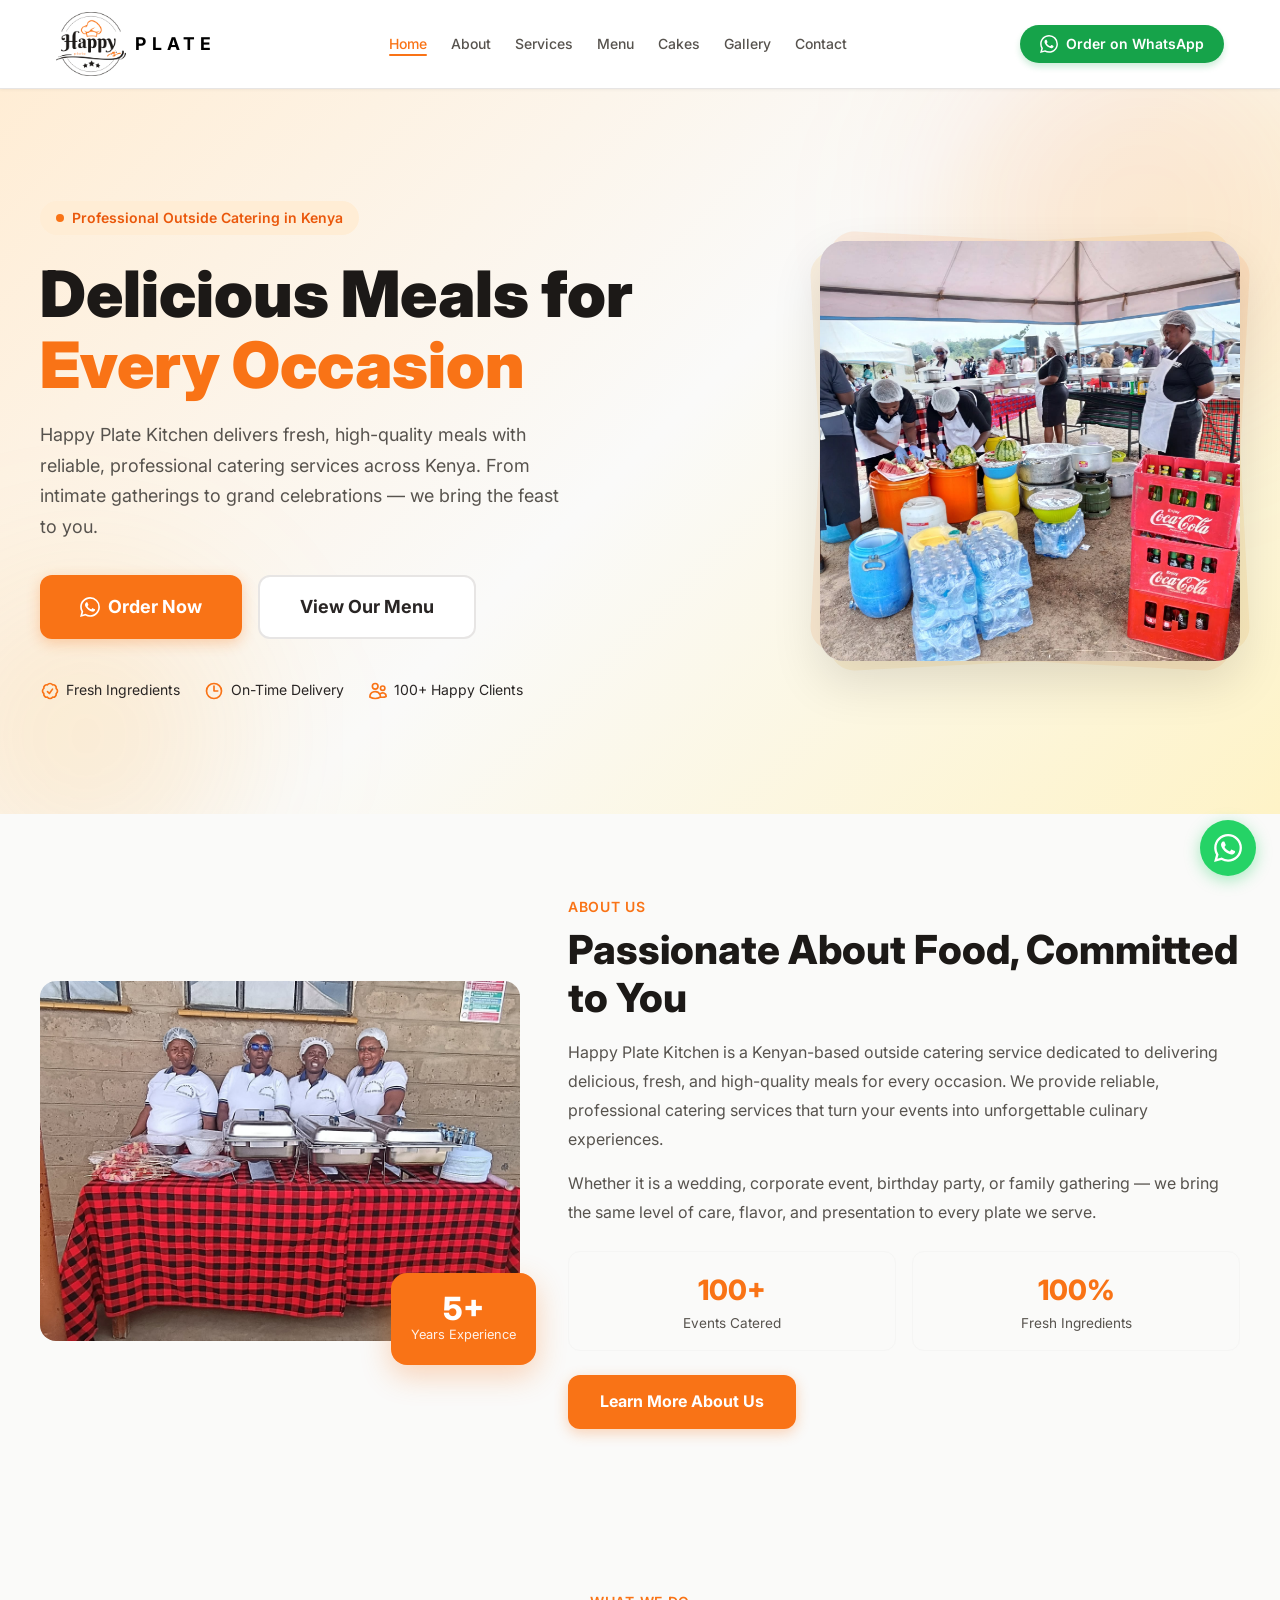
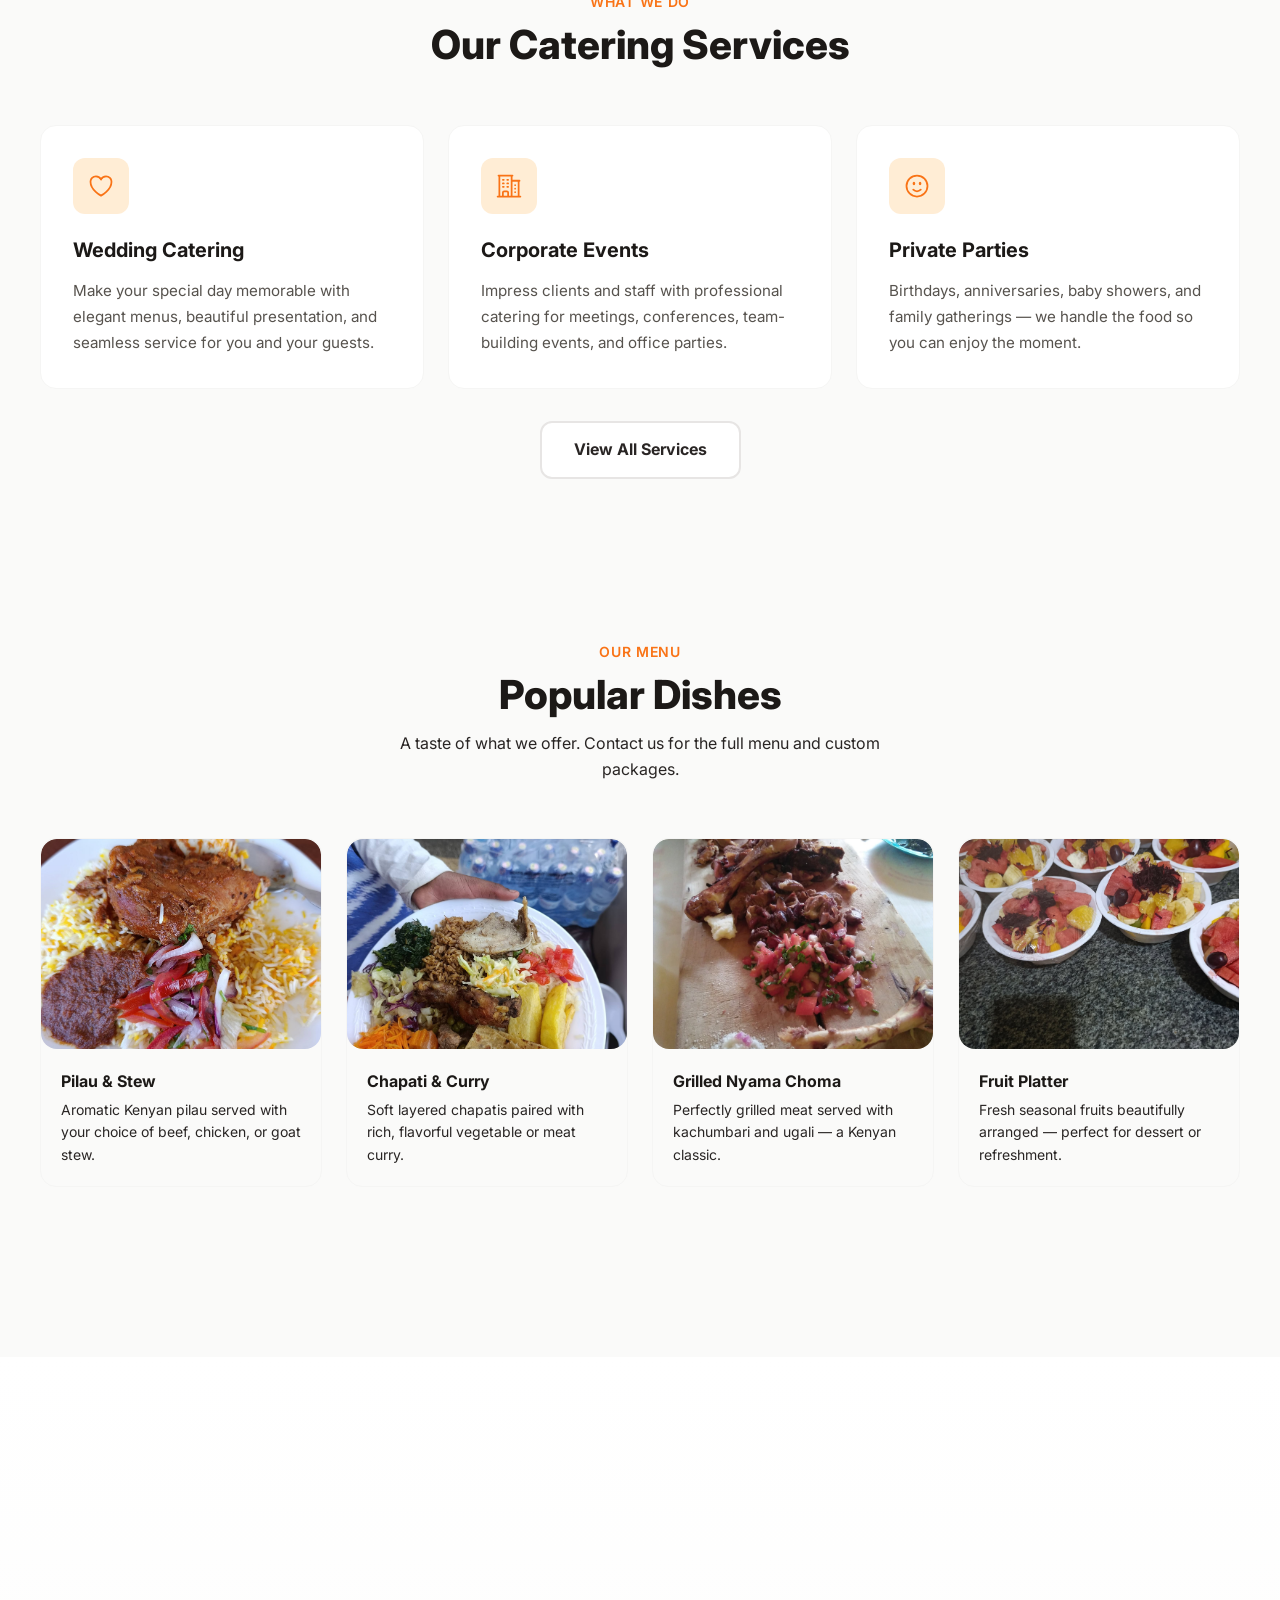
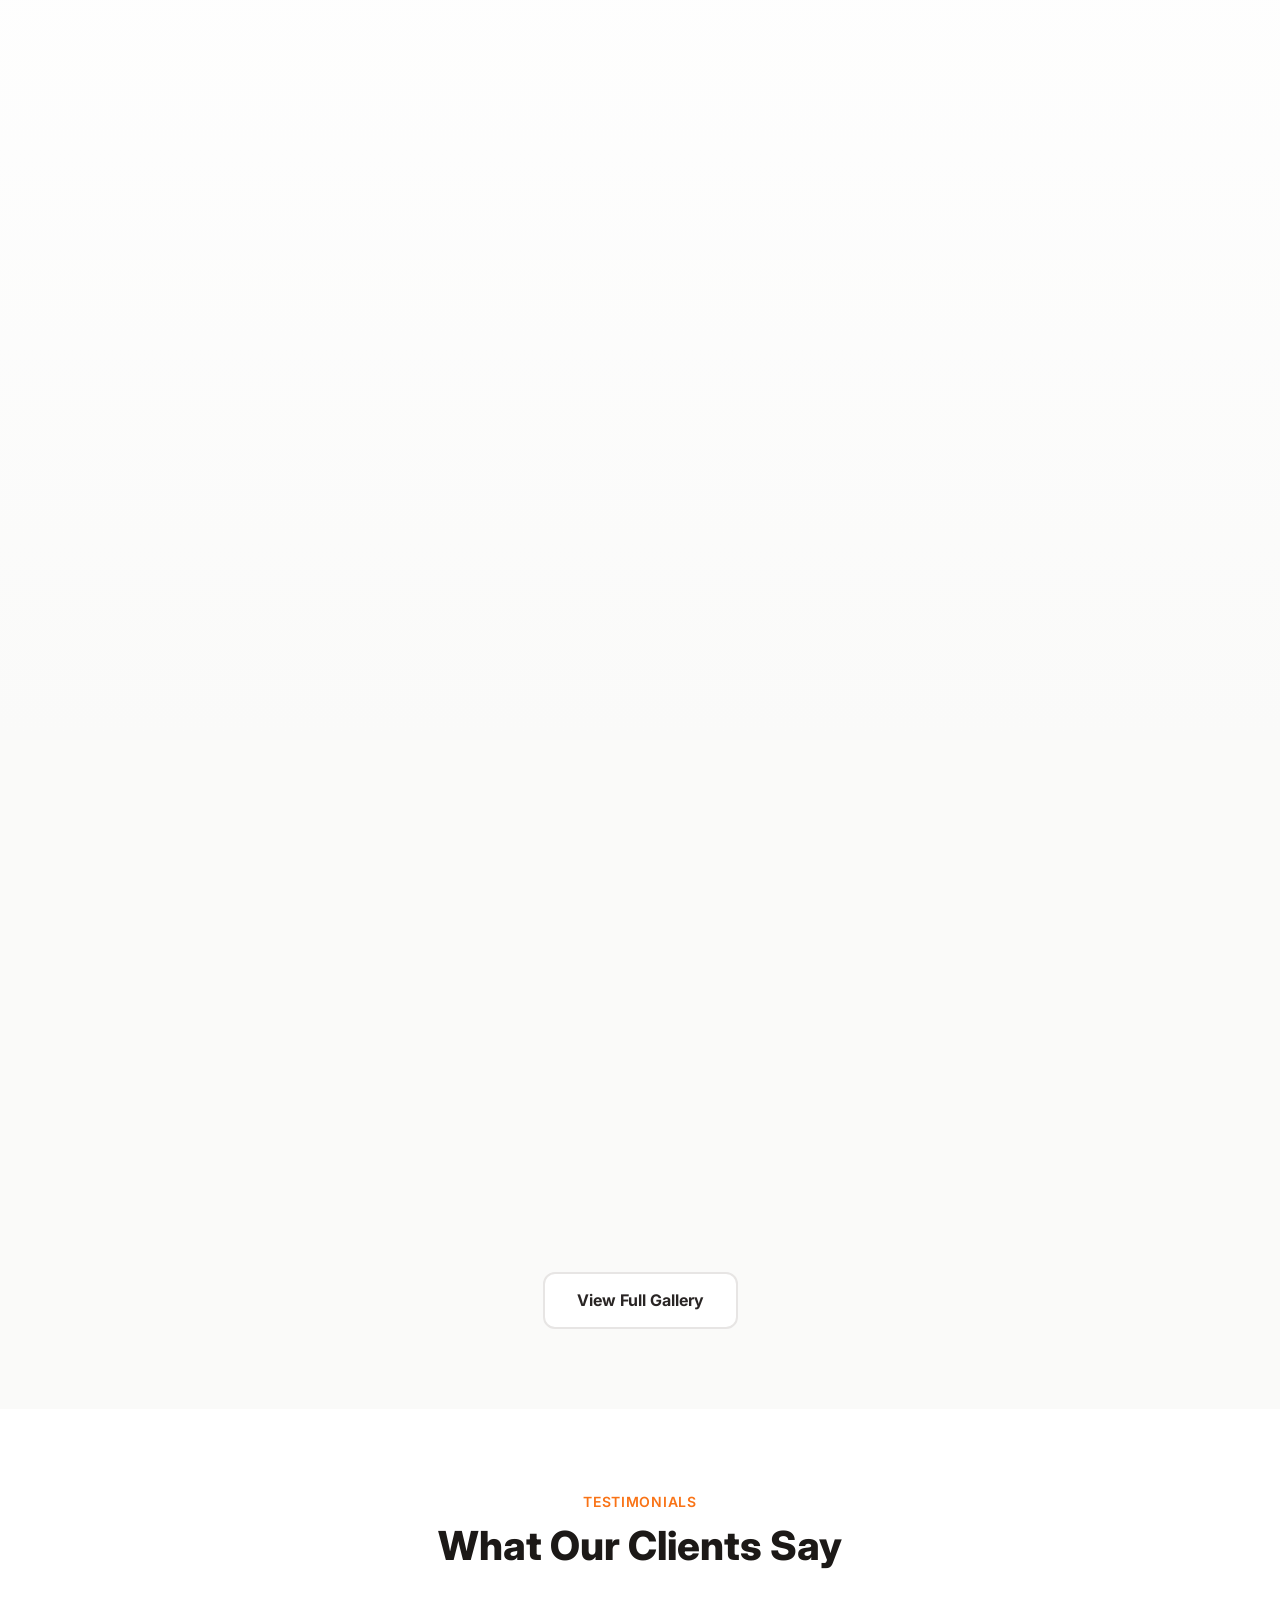
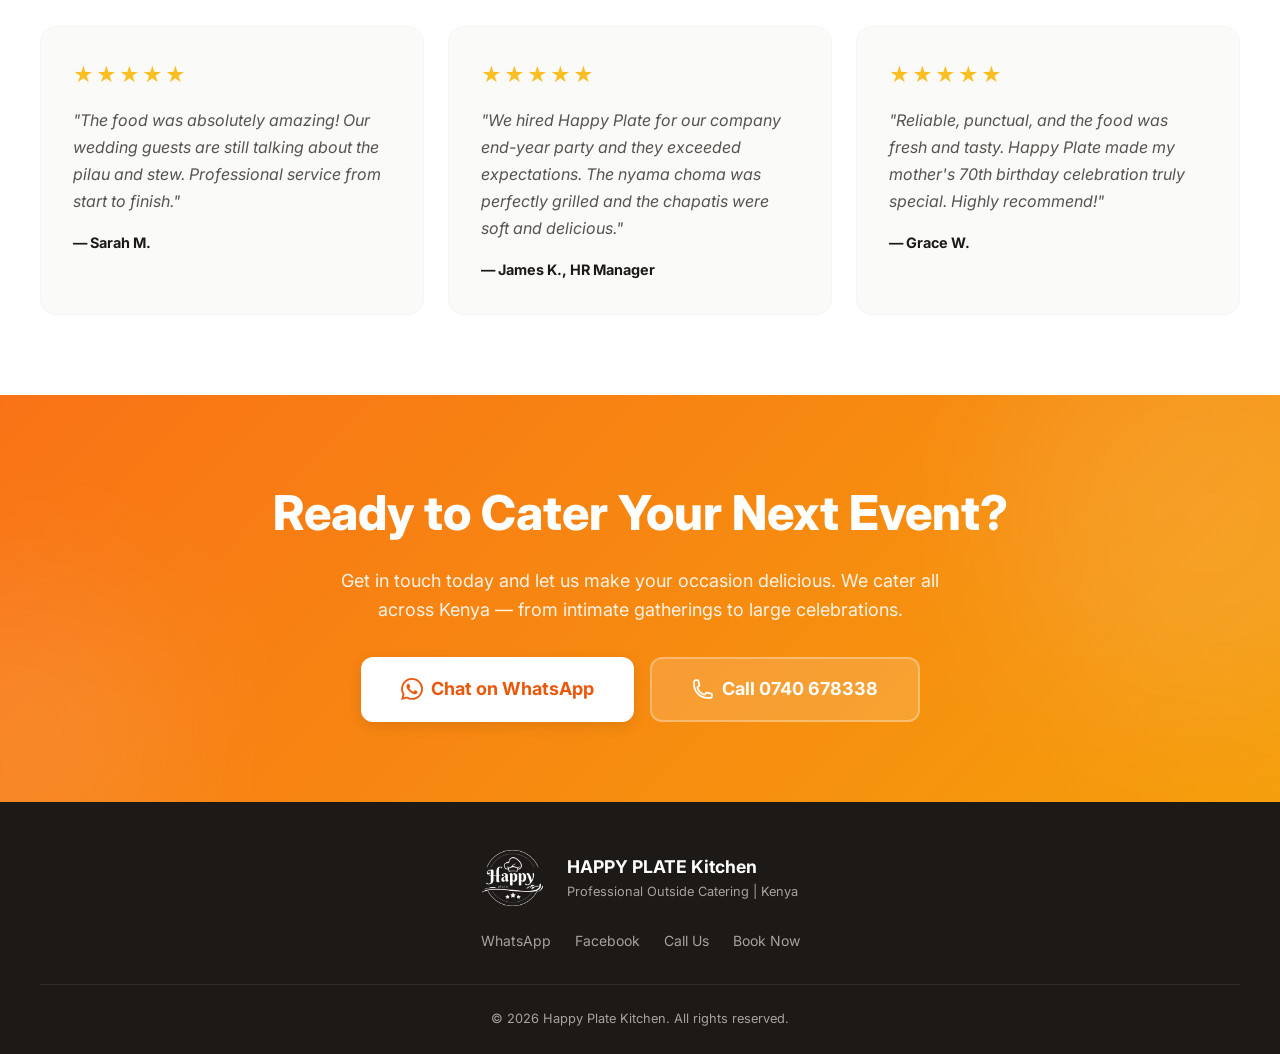
==== commit 87715d72: "Restore full site with gallery, sitemap, and verification" ====
--- a/index.html
+++ b/index.html
@@ -1,6 +1,7 @@
 <!DOCTYPE html>
 <html lang="en">
 <head>
+<meta name="google-site-verification" content="3388KY4xKa0eW9IsiBRedzRvr95poXfdR1Hm8joXR7I" />
 <meta charset="UTF-8">
 <meta name="viewport" content="width=device-width, initial-scale=1.0">
 <title>Happy Plate Kitchen | Professional Outside Catering Kenya</title>
--- a/style.css
+++ b/style.css
@@ -1396,3 +1396,7 @@
 /* Align Book Now buttons across pricing cards */
 .pricing-card { display: flex; flex-direction: column; }
 .pricing-card .btn { margin-top: auto; }
+
+/* Space between the footer logo and the footer text */
+.footer-brand { gap: 1.5rem; flex-wrap: wrap; }
+.footer-brand-img { margin-bottom: 0; flex-shrink: 0; }
